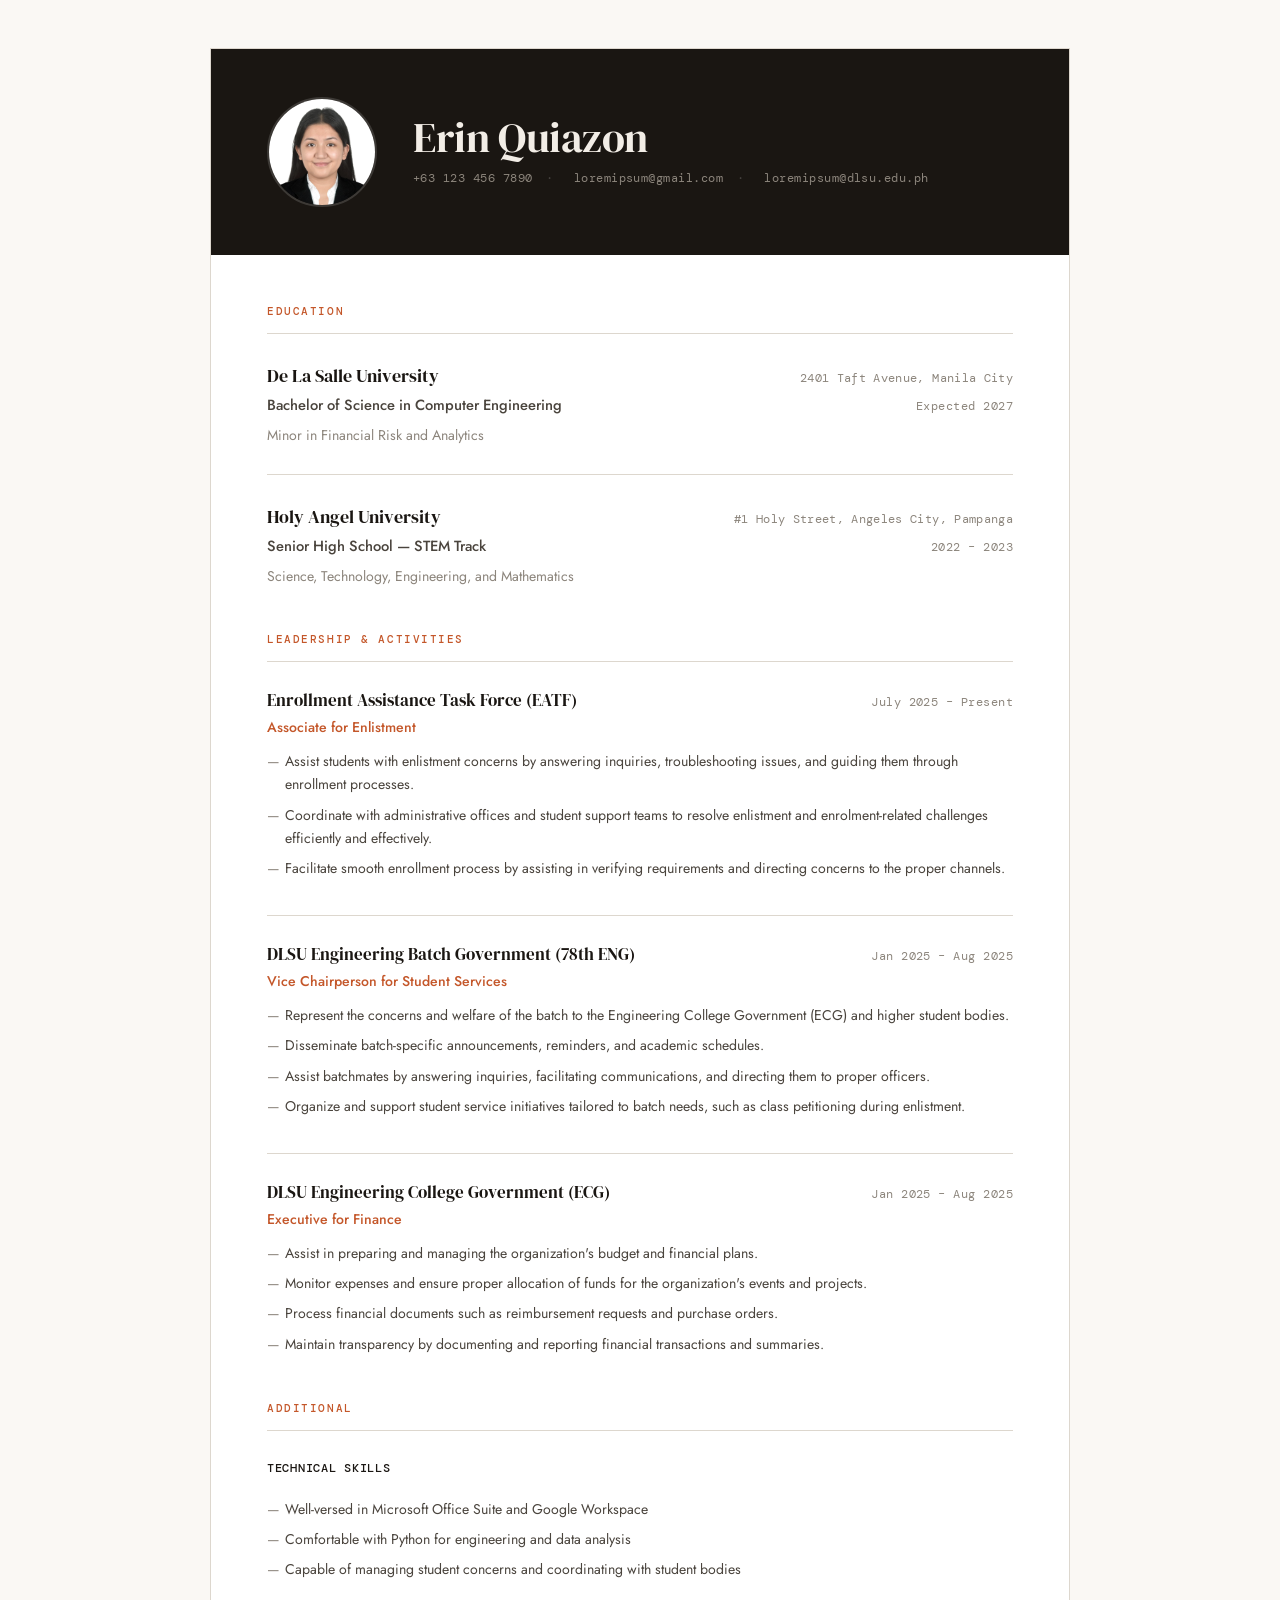
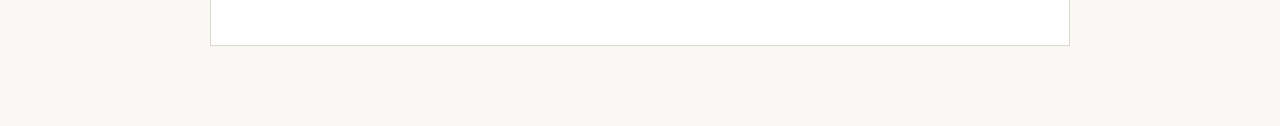
==== resume.html @ b9b6bdc8 "student-portfolio" ====
<!DOCTYPE html>
<html lang="en">
<head>
    <meta charset="UTF-8">
    <meta name="viewport" content="width=device-width, initial-scale=1.0">
    <title>Resume | Erin Quiazon</title>
    <link rel="stylesheet" href="css/normalize.css">
    <link rel="stylesheet" href="css/resume.css">
    <link rel="icon" href="icon.png">
</head>
<body>
    <div class="resume-container">
        <header class="resume-header">
            <div class="header-content">
                <img src="img/resumepic.jpg" alt="Erin Quiazon" class="profile-picture">
                <div class="header-text-group">
                    <h1 class="name">Erin Quiazon</h1>
                    <div class="contact-info">
                        <span>+63 123 456 7890</span>
                        <a href="mailto:loremipsum@gmail.com">loremipsum@gmail.com</a>
                        <a href="mailto:loremipsum@dlsu.edu.ph">loremipsum@dlsu.edu.ph</a>
                    </div>
                </div>
            </div>
        </header>

        <main class="resume-content">

            <section class="section">
                <h2 class="section-title">Education</h2>

                <div class="education-item">
                    <div class="institution-header">
                        <span class="institution-name">De La Salle University</span>
                        <span class="location">2401 Taft Avenue, Manila City</span>
                    </div>
                    <div class="degree-info">
                        <span class="degree">Bachelor of Science in Computer Engineering</span>
                        <span class="year">Expected 2027</span>
                    </div>
                    <div class="major-minor">Minor in Financial Risk and Analytics</div>
                </div>

                <div class="education-item">
                    <div class="institution-header">
                        <span class="institution-name">Holy Angel University</span>
                        <span class="location">#1 Holy Street, Angeles City, Pampanga</span>
                    </div>
                    <div class="degree-info">
                        <span class="degree">Senior High School — STEM Track</span>
                        <span class="year">2022 – 2023</span>
                    </div>
                    <div class="major-minor">Science, Technology, Engineering, and Mathematics</div>
                </div>
            </section>

            <section class="section">
                <h2 class="section-title">Leadership &amp; Activities</h2>

                <div class="activity-item">
                    <div class="activity-header">
                        <span class="organization-name">Enrollment Assistance Task Force (EATF)</span>
                        <span class="dates">July 2025 – Present</span>
                    </div>
                    <div class="position">Associate for Enlistment</div>
                    <ul class="responsibilities">
                        <li>Assist students with enlistment concerns by answering inquiries, troubleshooting issues, and guiding them through enrollment processes.</li>
                        <li>Coordinate with administrative offices and student support teams to resolve enlistment and enrolment-related challenges efficiently and effectively.</li>
                        <li>Facilitate smooth enrollment process by assisting in verifying requirements and directing concerns to the proper channels.</li>
                    </ul>
                </div>

                <div class="activity-item">
                    <div class="activity-header">
                        <span class="organization-name">DLSU Engineering Batch Government (78th ENG)</span>
                        <span class="dates">Jan 2025 – Aug 2025</span>
                    </div>
                    <div class="position">Vice Chairperson for Student Services</div>
                    <ul class="responsibilities">
                        <li>Represent the concerns and welfare of the batch to the Engineering College Government (ECG) and higher student bodies.</li>
                        <li>Disseminate batch-specific announcements, reminders, and academic schedules.</li>
                        <li>Assist batchmates by answering inquiries, facilitating communications, and directing them to proper officers.</li>
                        <li>Organize and support student service initiatives tailored to batch needs, such as class petitioning during enlistment.</li>
                    </ul>
                </div>

                <div class="activity-item">
                    <div class="activity-header">
                        <span class="organization-name">DLSU Engineering College Government (ECG)</span>
                        <span class="dates">Jan 2025 – Aug 2025</span>
                    </div>
                    <div class="position">Executive for Finance</div>
                    <ul class="responsibilities">
                        <li>Assist in preparing and managing the organization's budget and financial plans.</li>
                        <li>Monitor expenses and ensure proper allocation of funds for the organization's events and projects.</li>
                        <li>Process financial documents such as reimbursement requests and purchase orders.</li>
                        <li>Maintain transparency by documenting and reporting financial transactions and summaries.</li>
                    </ul>
                </div>
            </section>

            <section class="section">
                <h2 class="section-title">Additional</h2>

                <div class="skills-category">
                    <span class="skill-label">Technical Skills</span>
                    <ul class="skill-list">
                        <li>Well-versed in Microsoft Office Suite and Google Workspace</li>
                        <li>Comfortable with Python for engineering and data analysis</li>
                        <li>Capable of managing student concerns and coordinating with student bodies</li>
                    </ul>
                </div>
            </section>

        </main>
    </div>
</body>
</html>
---- css/resume.css ----
/* resume.css — Erin Quiazon | Redesigned to match portfolio aesthetic */

@import url('https://fonts.googleapis.com/css2?family=DM+Serif+Display:ital@0;1&family=DM+Mono:wght@400;500&family=Jost:wght@300;400;500;600&display=swap');

/* ─── Reset ──────────────────────────────────────────────────── */
*, *::before, *::after { box-sizing: border-box; margin: 0; padding: 0; }

:root {
    --ink:      #1a1612;
    --ink-soft: #4a443d;
    --dust:     #8c857c;
    --sand:     #f2ede6;
    --cream:    #faf8f4;
    --paper:    #ffffff;
    --rust:     #c4572a;
    --rust-dim: #9e3d18;
    --line:     #ddd7ce;

    --serif: 'DM Serif Display', Georgia, serif;
    --sans:  'Jost', system-ui, sans-serif;
    --mono:  'DM Mono', 'Courier New', monospace;
}

body {
    font-family: var(--sans);
    background: var(--cream);
    color: var(--ink);
    line-height: 1.6;
    padding: 48px 24px 80px;
    font-weight: 400;
}

/* ─── Container ──────────────────────────────────────────────── */
.resume-container {
    max-width: 860px;
    margin: 0 auto;
    background: var(--paper);
    border: 1px solid var(--line);
}

/* ─── Header ─────────────────────────────────────────────────── */
.resume-header {
    background: var(--ink);
    padding: 48px 56px;
    position: relative;
}

.header-content {
    display: grid;
    grid-template-columns: auto 1fr;
    gap: 36px;
    align-items: center;
}

.profile-picture {
    width: 110px;
    height: 110px;
    border-radius: 50%;
    object-fit: cover;
    object-position: top;
    border: 2px solid rgba(255,255,255,0.15);
    filter: grayscale(20%) contrast(1.05);
    flex-shrink: 0;
    order: 0;
}

.profile-picture-placeholder {
    width: 110px;
    height: 110px;
    border-radius: 50%;
    border: 2px solid rgba(255,255,255,0.15);
    background: rgba(255,255,255,0.08);
    display: flex;
    align-items: center;
    justify-content: center;
    font-family: var(--serif);
    font-size: 2rem;
    color: var(--sand);
    flex-shrink: 0;
}

.header-text-group {
    display: flex;
    flex-direction: column;
    gap: 10px;
}

.name {
    font-family: var(--serif);
    font-size: 2.6rem;
    font-weight: 400;
    color: var(--sand);
    letter-spacing: -0.01em;
    line-height: 1.05;
}

.contact-info {
    font-family: var(--mono);
    font-size: 0.75rem;
    color: var(--dust);
    letter-spacing: 0.04em;
    display: flex;
    flex-wrap: wrap;
    gap: 6px 20px;
    align-items: center;
    line-height: 1.6;
}

.contact-info a {
    color: var(--dust);
    text-decoration: none;
    transition: color 0.15s;
}
.contact-info a:hover { color: var(--sand); }

/* Separator dots between contact items */
.contact-info > *:not(:last-child)::after {
    content: ' ·';
    color: rgba(255,255,255,0.2);
    margin-left: 6px;
}

/* ─── Content Area ───────────────────────────────────────────── */
.resume-content {
    padding: 48px 56px 56px;
}

/* ─── Sections ───────────────────────────────────────────────── */
.section {
    margin-bottom: 44px;
}
.section:last-child { margin-bottom: 0; }

.section-title {
    font-family: var(--mono);
    font-size: 0.7rem;
    font-weight: 500;
    color: var(--rust);
    text-transform: uppercase;
    letter-spacing: 0.14em;
    padding-bottom: 12px;
    margin-bottom: 28px;
    border-bottom: 1px solid var(--line);
}

/* ─── Education ──────────────────────────────────────────────── */
.education-item {
    margin-bottom: 28px;
    padding-bottom: 28px;
    border-bottom: 1px solid var(--line);
}
.education-item:last-child {
    margin-bottom: 0;
    padding-bottom: 0;
    border-bottom: none;
}

.institution-header {
    display: flex;
    justify-content: space-between;
    align-items: baseline;
    gap: 16px;
    margin-bottom: 4px;
}

.institution-name {
    font-family: var(--serif);
    font-size: 1.1rem;
    font-weight: 400;
    color: var(--ink);
}

.location {
    font-family: var(--mono);
    font-size: 0.72rem;
    color: var(--dust);
    letter-spacing: 0.03em;
    white-space: nowrap;
    flex-shrink: 0;
}

.degree-info {
    display: flex;
    justify-content: space-between;
    align-items: baseline;
    gap: 16px;
    margin-bottom: 6px;
}

.degree {
    font-size: 0.92rem;
    font-weight: 500;
    color: var(--ink-soft);
}

.year {
    font-family: var(--mono);
    font-size: 0.75rem;
    color: var(--dust);
    letter-spacing: 0.04em;
    flex-shrink: 0;
}

.major-minor {
    font-size: 0.88rem;
    color: var(--dust);
    padding-left: 0;
    line-height: 1.6;
}

/* ─── Activities ─────────────────────────────────────────────── */
.activity-item {
    margin-bottom: 28px;
    padding-bottom: 28px;
    border-bottom: 1px solid var(--line);
}
.activity-item:last-child {
    margin-bottom: 0;
    padding-bottom: 0;
    border-bottom: none;
}

.activity-header {
    display: flex;
    justify-content: space-between;
    align-items: baseline;
    gap: 16px;
    margin-bottom: 3px;
}

.organization-name {
    font-family: var(--serif);
    font-size: 1.05rem;
    font-weight: 400;
    color: var(--ink);
    line-height: 1.3;
}

.dates {
    font-family: var(--mono);
    font-size: 0.72rem;
    color: var(--dust);
    letter-spacing: 0.04em;
    white-space: nowrap;
    flex-shrink: 0;
}

.position {
    font-size: 0.88rem;
    font-weight: 500;
    color: var(--rust);
    margin-bottom: 12px;
}

.responsibilities {
    list-style: none;
    padding: 0;
}

.responsibilities li {
    position: relative;
    padding-left: 18px;
    margin-bottom: 7px;
    font-size: 0.88rem;
    color: var(--ink-soft);
    line-height: 1.65;
}

.responsibilities li::before {
    content: '—';
    position: absolute;
    left: 0;
    color: var(--dust);
}

/* ─── Skills / Additional ────────────────────────────────────── */
.skills-category {
    margin-bottom: 14px;
    display: flex;
    gap: 12px;
    flex-wrap: wrap;
    align-items: baseline;
}
.skills-category:last-child { margin-bottom: 0; }

.skill-label {
    font-family: var(--mono);
    font-size: 0.75rem;
    font-weight: 500;
    color: var(--ink);
    text-transform: uppercase;
    letter-spacing: 0.06em;
    flex-shrink: 0;
}

.skill-content {
    font-size: 0.88rem;
    color: var(--ink-soft);
}

.skill-list {
    list-style: none;
    padding: 0;
    margin-top: 8px;
    width: 100%;
}

.skill-list li {
    position: relative;
    padding-left: 18px;
    margin-bottom: 7px;
    font-size: 0.88rem;
    color: var(--ink-soft);
    line-height: 1.65;
}

.skill-list li::before {
    content: '—';
    position: absolute;
    left: 0;
    color: var(--dust);
}

/* ─── Responsive ─────────────────────────────────────────────── */
@media (max-width: 680px) {
    body { padding: 0 0 60px; }
    .resume-container { border: none; }
    .resume-header { padding: 36px 28px; }
    .header-content { grid-template-columns: 1fr; justify-items: start; gap: 20px; }
    .name { font-size: 2rem; }
    .resume-content { padding: 36px 28px 48px; }
    .institution-header,
    .degree-info,
    .activity-header { flex-direction: column; gap: 2px; }
    .location, .year, .dates { white-space: normal; }
}

/* ─── Print ──────────────────────────────────────────────────── */
@media print {
    body { background: white; padding: 0; }
    .resume-container { box-shadow: none; border: none; max-width: 100%; }
    .resume-header {
        background: #1a1612 !important;
        -webkit-print-color-adjust: exact;
        print-color-adjust: exact;
    }
}
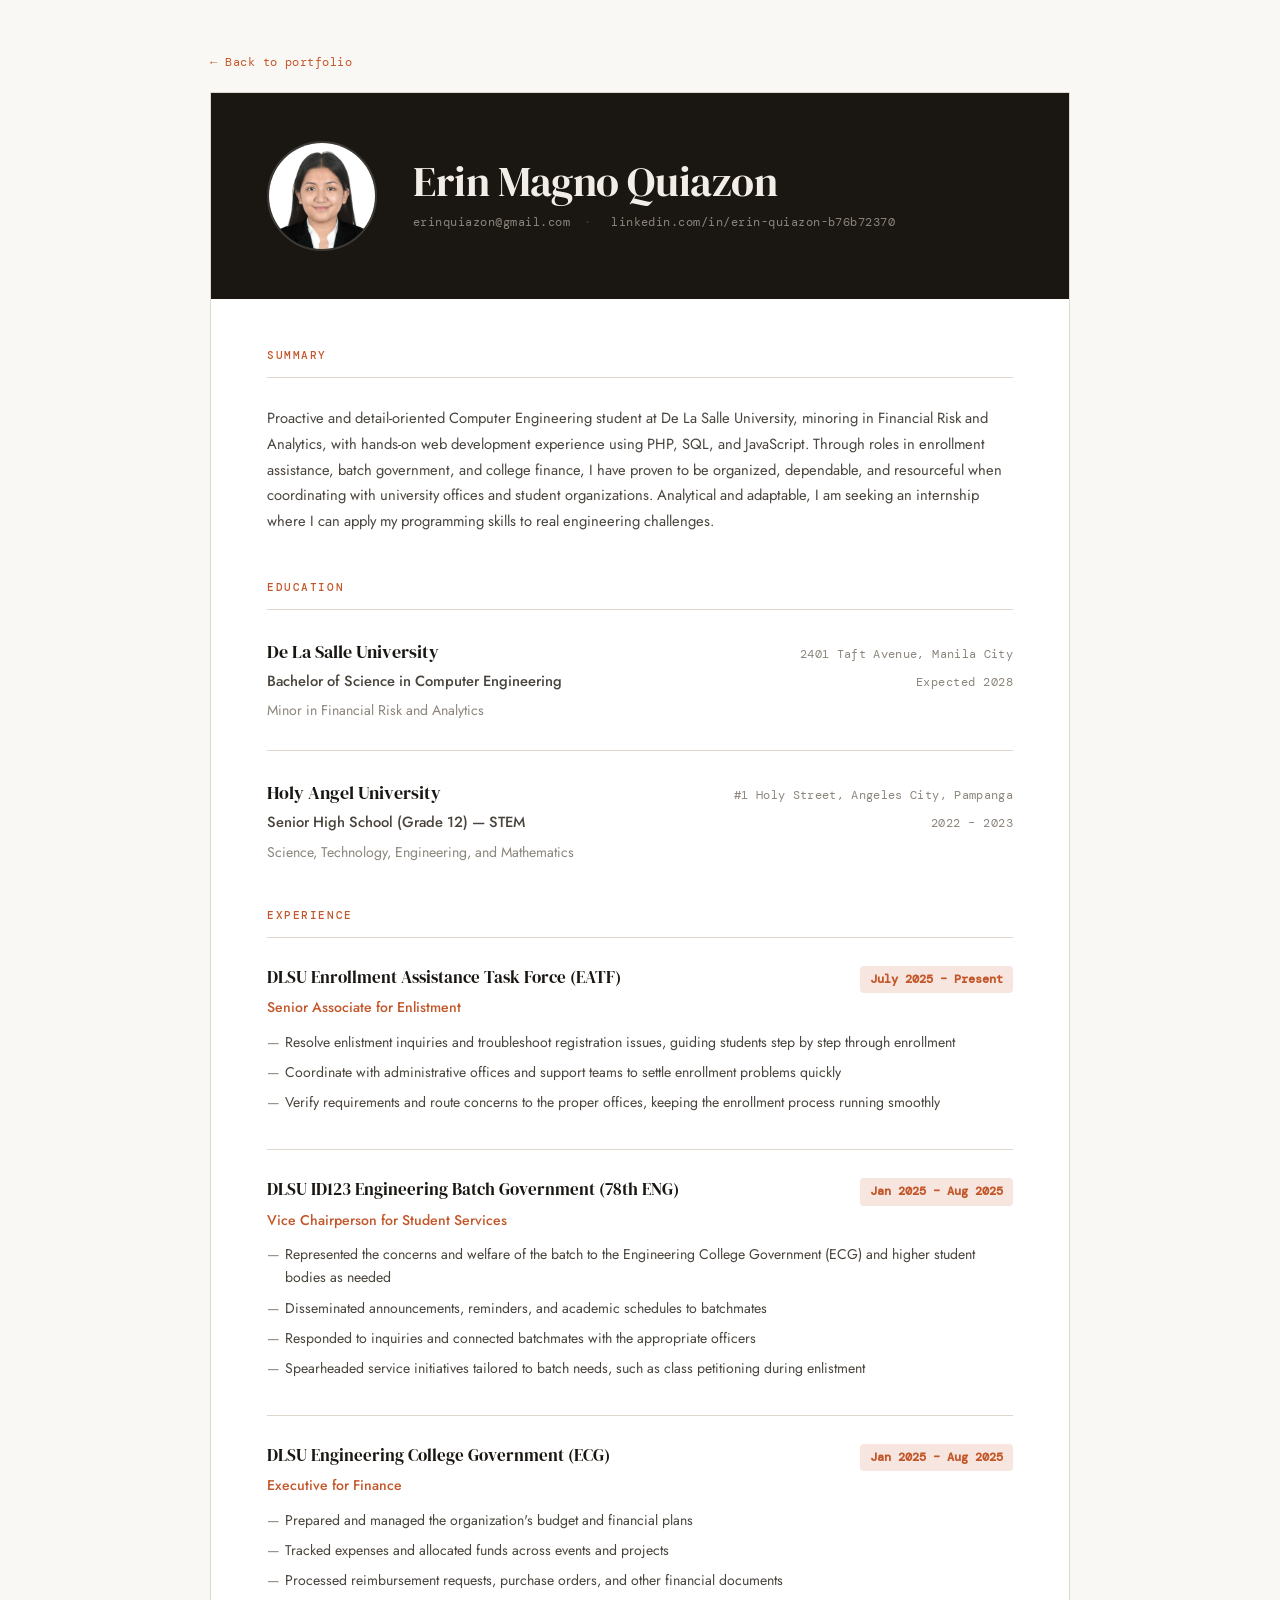
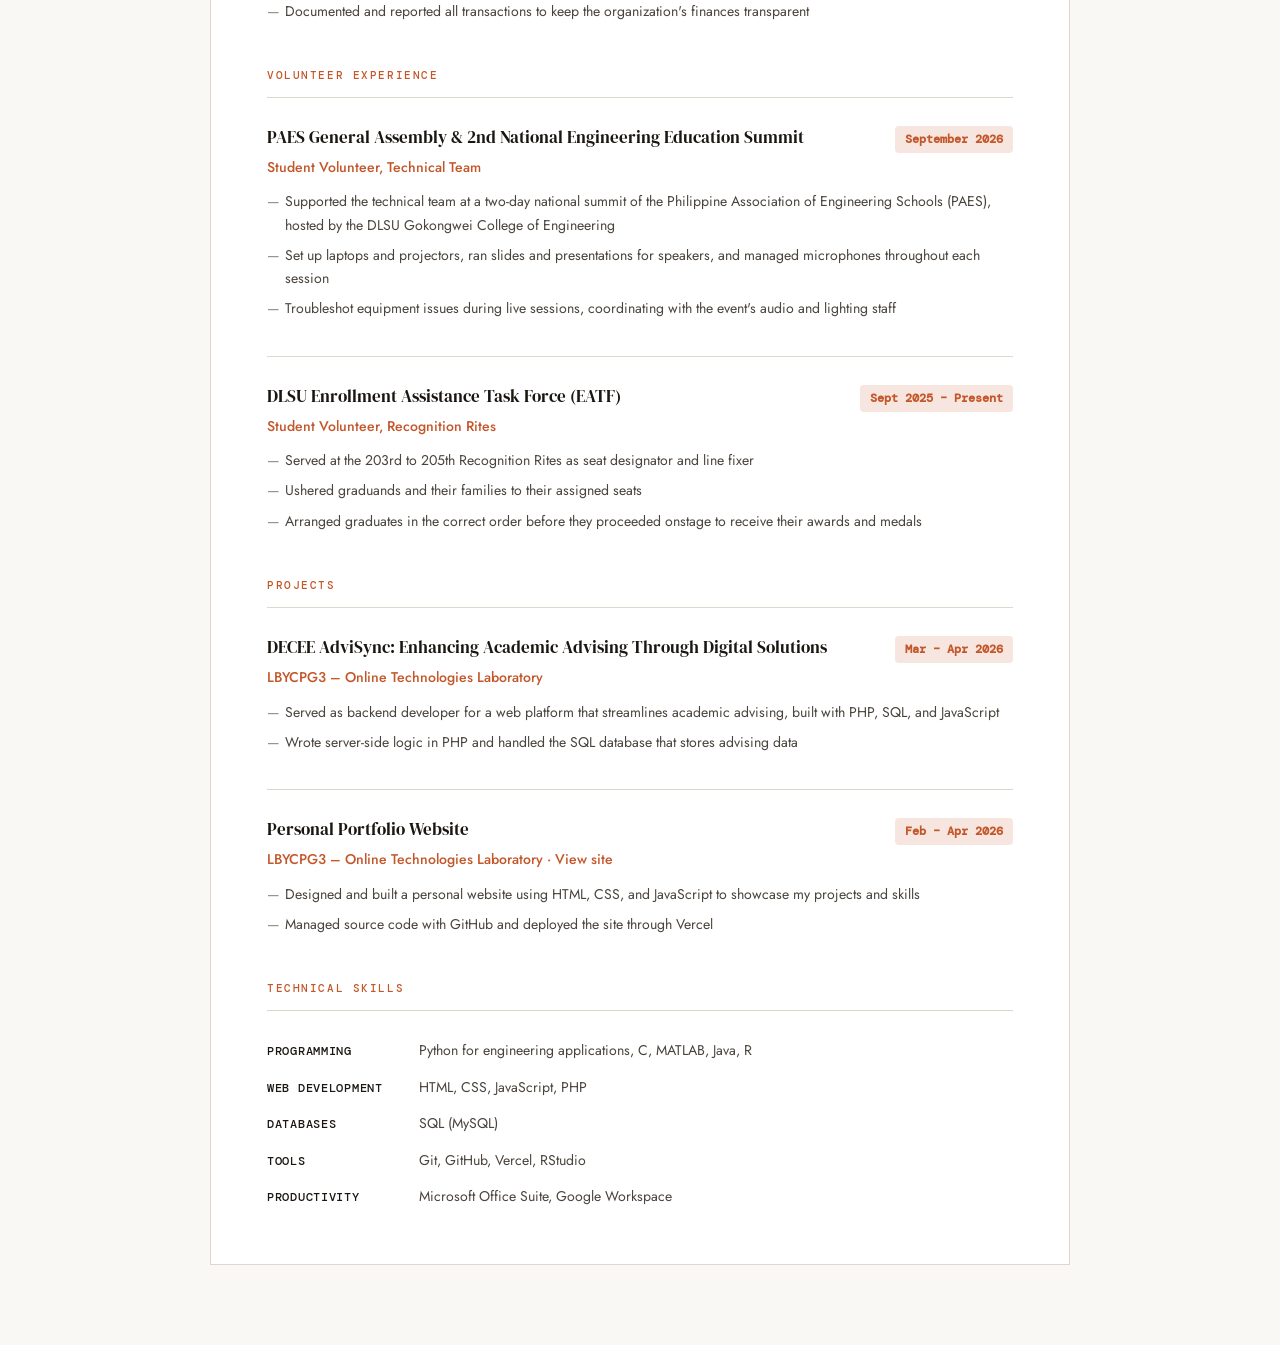
==== commit 6f050e4f: "updated resume" ====
--- a/resume.html
+++ b/resume.html
@@ -6,25 +6,32 @@
     <title>Resume | Erin Quiazon</title>
     <link rel="stylesheet" href="css/normalize.css">
     <link rel="stylesheet" href="css/resume.css">
-    <link rel="icon" href="icon.png">
+    <link rel="icon" href="assets/images/icon.png">
 </head>
 <body>
+    <div class="resume-container" style="border: none; background: transparent;">
+        <a href="index.html" class="back-link">← Back to portfolio</a>
+    </div>
     <div class="resume-container">
         <header class="resume-header">
             <div class="header-content">
-                <img src="img/resumepic.jpg" alt="Erin Quiazon" class="profile-picture">
+                <img src="assets/images/resumepic.jpg" alt="Erin Quiazon" class="profile-picture">
                 <div class="header-text-group">
-                    <h1 class="name">Erin Quiazon</h1>
+                    <h1 class="name">Erin Magno Quiazon</h1>
                     <div class="contact-info">
-                        <span>+63 123 456 7890</span>
-                        <a href="mailto:loremipsum@gmail.com">loremipsum@gmail.com</a>
-                        <a href="mailto:loremipsum@dlsu.edu.ph">loremipsum@dlsu.edu.ph</a>
+                        <a href="mailto:erinquiazon@gmail.com">erinquiazon@gmail.com</a>
+                        <a href="https://www.linkedin.com/in/erin-quiazon-b76b72370" target="_blank" rel="noopener noreferrer">linkedin.com/in/erin-quiazon-b76b72370</a>
                     </div>
                 </div>
             </div>
         </header>
 
         <main class="resume-content">
+
+            <section class="section">
+                <h2 class="section-title">Summary</h2>
+                <p class="summary-text">Proactive and detail-oriented Computer Engineering student at De La Salle University, minoring in Financial Risk and Analytics, with hands-on web development experience using PHP, SQL, and JavaScript. Through roles in enrollment assistance, batch government, and college finance, I have proven to be organized, dependable, and resourceful when coordinating with university offices and student organizations. Analytical and adaptable, I am seeking an internship where I can apply my programming skills to real engineering challenges.</p>
+            </section>
 
             <section class="section">
                 <h2 class="section-title">Education</h2>
@@ -36,7 +43,7 @@
                     </div>
                     <div class="degree-info">
                         <span class="degree">Bachelor of Science in Computer Engineering</span>
-                        <span class="year">Expected 2027</span>
+                        <span class="year">Expected 2028</span>
                     </div>
                     <div class="major-minor">Minor in Financial Risk and Analytics</div>
                 </div>
@@ -47,7 +54,7 @@
                         <span class="location">#1 Holy Street, Angeles City, Pampanga</span>
                     </div>
                     <div class="degree-info">
-                        <span class="degree">Senior High School — STEM Track</span>
+                        <span class="degree">Senior High School (Grade 12) — STEM</span>
                         <span class="year">2022 – 2023</span>
                     </div>
                     <div class="major-minor">Science, Technology, Engineering, and Mathematics</div>
@@ -55,32 +62,32 @@
             </section>
 
             <section class="section">
-                <h2 class="section-title">Leadership &amp; Activities</h2>
+                <h2 class="section-title">Experience</h2>
 
                 <div class="activity-item">
                     <div class="activity-header">
-                        <span class="organization-name">Enrollment Assistance Task Force (EATF)</span>
+                        <span class="organization-name">DLSU Enrollment Assistance Task Force (EATF)</span>
                         <span class="dates">July 2025 – Present</span>
                     </div>
-                    <div class="position">Associate for Enlistment</div>
+                    <div class="position">Senior Associate for Enlistment</div>
                     <ul class="responsibilities">
-                        <li>Assist students with enlistment concerns by answering inquiries, troubleshooting issues, and guiding them through enrollment processes.</li>
-                        <li>Coordinate with administrative offices and student support teams to resolve enlistment and enrolment-related challenges efficiently and effectively.</li>
-                        <li>Facilitate smooth enrollment process by assisting in verifying requirements and directing concerns to the proper channels.</li>
+                        <li>Resolve enlistment inquiries and troubleshoot registration issues, guiding students step by step through enrollment</li>
+                        <li>Coordinate with administrative offices and support teams to settle enrollment problems quickly</li>
+                        <li>Verify requirements and route concerns to the proper offices, keeping the enrollment process running smoothly</li>
                     </ul>
                 </div>
 
                 <div class="activity-item">
                     <div class="activity-header">
-                        <span class="organization-name">DLSU Engineering Batch Government (78th ENG)</span>
+                        <span class="organization-name">DLSU ID123 Engineering Batch Government (78th ENG)</span>
                         <span class="dates">Jan 2025 – Aug 2025</span>
                     </div>
                     <div class="position">Vice Chairperson for Student Services</div>
                     <ul class="responsibilities">
-                        <li>Represent the concerns and welfare of the batch to the Engineering College Government (ECG) and higher student bodies.</li>
-                        <li>Disseminate batch-specific announcements, reminders, and academic schedules.</li>
-                        <li>Assist batchmates by answering inquiries, facilitating communications, and directing them to proper officers.</li>
-                        <li>Organize and support student service initiatives tailored to batch needs, such as class petitioning during enlistment.</li>
+                        <li>Represented the concerns and welfare of the batch to the Engineering College Government (ECG) and higher student bodies as needed</li>
+                        <li>Disseminated announcements, reminders, and academic schedules to batchmates</li>
+                        <li>Responded to inquiries and connected batchmates with the appropriate officers</li>
+                        <li>Spearheaded service initiatives tailored to batch needs, such as class petitioning during enlistment</li>
                     </ul>
                 </div>
 
@@ -91,24 +98,94 @@
                     </div>
                     <div class="position">Executive for Finance</div>
                     <ul class="responsibilities">
-                        <li>Assist in preparing and managing the organization's budget and financial plans.</li>
-                        <li>Monitor expenses and ensure proper allocation of funds for the organization's events and projects.</li>
-                        <li>Process financial documents such as reimbursement requests and purchase orders.</li>
-                        <li>Maintain transparency by documenting and reporting financial transactions and summaries.</li>
+                        <li>Prepared and managed the organization's budget and financial plans</li>
+                        <li>Tracked expenses and allocated funds across events and projects</li>
+                        <li>Processed reimbursement requests, purchase orders, and other financial documents</li>
+                        <li>Documented and reported all transactions to keep the organization's finances transparent</li>
                     </ul>
                 </div>
             </section>
 
             <section class="section">
-                <h2 class="section-title">Additional</h2>
+                <h2 class="section-title">Volunteer Experience</h2>
+
+                <div class="activity-item">
+                    <div class="activity-header">
+                        <span class="organization-name">PAES General Assembly &amp; 2nd National Engineering Education Summit</span>
+                        <span class="dates">September 2026</span>
+                    </div>
+                    <div class="position">Student Volunteer, Technical Team</div>
+                    <ul class="responsibilities">
+                        <li>Supported the technical team at a two-day national summit of the Philippine Association of Engineering Schools (PAES), hosted by the DLSU Gokongwei College of Engineering</li>
+                        <li>Set up laptops and projectors, ran slides and presentations for speakers, and managed microphones throughout each session</li>
+                        <li>Troubleshot equipment issues during live sessions, coordinating with the event's audio and lighting staff</li>
+                    </ul>
+                </div>
+
+                <div class="activity-item">
+                    <div class="activity-header">
+                        <span class="organization-name">DLSU Enrollment Assistance Task Force (EATF)</span>
+                        <span class="dates">Sept 2025 – Present</span>
+                    </div>
+                    <div class="position">Student Volunteer, Recognition Rites</div>
+                    <ul class="responsibilities">
+                        <li>Served at the 203rd to 205th Recognition Rites as seat designator and line fixer</li>
+                        <li>Ushered graduands and their families to their assigned seats</li>
+                        <li>Arranged graduates in the correct order before they proceeded onstage to receive their awards and medals</li>
+                    </ul>
+                </div>
+            </section>
+
+            <section class="section">
+                <h2 class="section-title">Projects</h2>
+
+                <div class="activity-item">
+                    <div class="activity-header">
+                        <span class="organization-name">DECEE AdviSync: Enhancing Academic Advising Through Digital Solutions</span>
+                        <span class="dates">Mar – Apr 2026</span>
+                    </div>
+                    <div class="position">LBYCPG3 – Online Technologies Laboratory</div>
+                    <ul class="responsibilities">
+                        <li>Served as backend developer for a web platform that streamlines academic advising, built with PHP, SQL, and JavaScript</li>
+                        <li>Wrote server-side logic in PHP and handled the SQL database that stores advising data</li>
+                    </ul>
+                </div>
+
+                <div class="activity-item">
+                    <div class="activity-header">
+                        <span class="organization-name">Personal Portfolio Website</span>
+                        <span class="dates">Feb – Apr 2026</span>
+                    </div>
+                    <div class="position">LBYCPG3 – Online Technologies Laboratory · <a class="project-link" href="index.html">View site</a></div>
+                    <ul class="responsibilities">
+                        <li>Designed and built a personal website using HTML, CSS, and JavaScript to showcase my projects and skills</li>
+                        <li>Managed source code with GitHub and deployed the site through Vercel</li>
+                    </ul>
+                </div>
+            </section>
+
+            <section class="section">
+                <h2 class="section-title">Technical Skills</h2>
 
                 <div class="skills-category">
-                    <span class="skill-label">Technical Skills</span>
-                    <ul class="skill-list">
-                        <li>Well-versed in Microsoft Office Suite and Google Workspace</li>
-                        <li>Comfortable with Python for engineering and data analysis</li>
-                        <li>Capable of managing student concerns and coordinating with student bodies</li>
-                    </ul>
+                    <span class="skill-label">Programming</span>
+                    <span class="skill-content">Python for engineering applications, C, MATLAB, Java, R</span>
+                </div>
+                <div class="skills-category">
+                    <span class="skill-label">Web Development</span>
+                    <span class="skill-content">HTML, CSS, JavaScript, PHP</span>
+                </div>
+                <div class="skills-category">
+                    <span class="skill-label">Databases</span>
+                    <span class="skill-content">SQL (MySQL)</span>
+                </div>
+                <div class="skills-category">
+                    <span class="skill-label">Tools</span>
+                    <span class="skill-content">Git, GitHub, Vercel, RStudio</span>
+                </div>
+                <div class="skills-category">
+                    <span class="skill-label">Productivity</span>
+                    <span class="skill-content">Microsoft Office Suite, Google Workspace</span>
                 </div>
             </section>
 
--- a/css/resume.css
+++ b/css/resume.css
@@ -238,11 +238,15 @@
 
 .dates {
     font-family: var(--mono);
-    font-size: 0.72rem;
-    color: var(--dust);
-    letter-spacing: 0.04em;
+    font-size: 0.75rem;
+    font-weight: 600;
+    
+    color: var(--rust);
+    background-color: rgba(196, 87, 42, 0.15); 
+    
+    padding: 4px 10px;
+    border-radius: 4px;
     white-space: nowrap;
-    flex-shrink: 0;
 }
 
 .position {
@@ -345,3 +349,36 @@
         print-color-adjust: exact;
     }
 }
+@media print {
+  * {
+    break-inside: avoid;
+  }
+  .activity-item, .education-item, .section {
+    break-inside: avoid;
+    page-break-inside: avoid;
+  }
+  .resume-container {
+    width: 100%;
+  }
+}
+
+/* ─── Summary & links ────────────────────────────────────────── */
+.summary-text {
+    font-size: 0.92rem;
+    color: var(--ink-soft);
+    line-height: 1.75;
+}
+.skill-label { min-width: 140px; }
+.back-link {
+    display: inline-block;
+    margin-bottom: 20px;
+    font-family: var(--mono);
+    font-size: 0.75rem;
+    letter-spacing: 0.04em;
+    color: var(--rust);
+    text-decoration: none;
+}
+.back-link:hover { color: var(--rust-dim); }
+.project-link { color: var(--rust); text-decoration: none; }
+.project-link:hover { text-decoration: underline; }
+@media print { .back-link { display: none; } }
